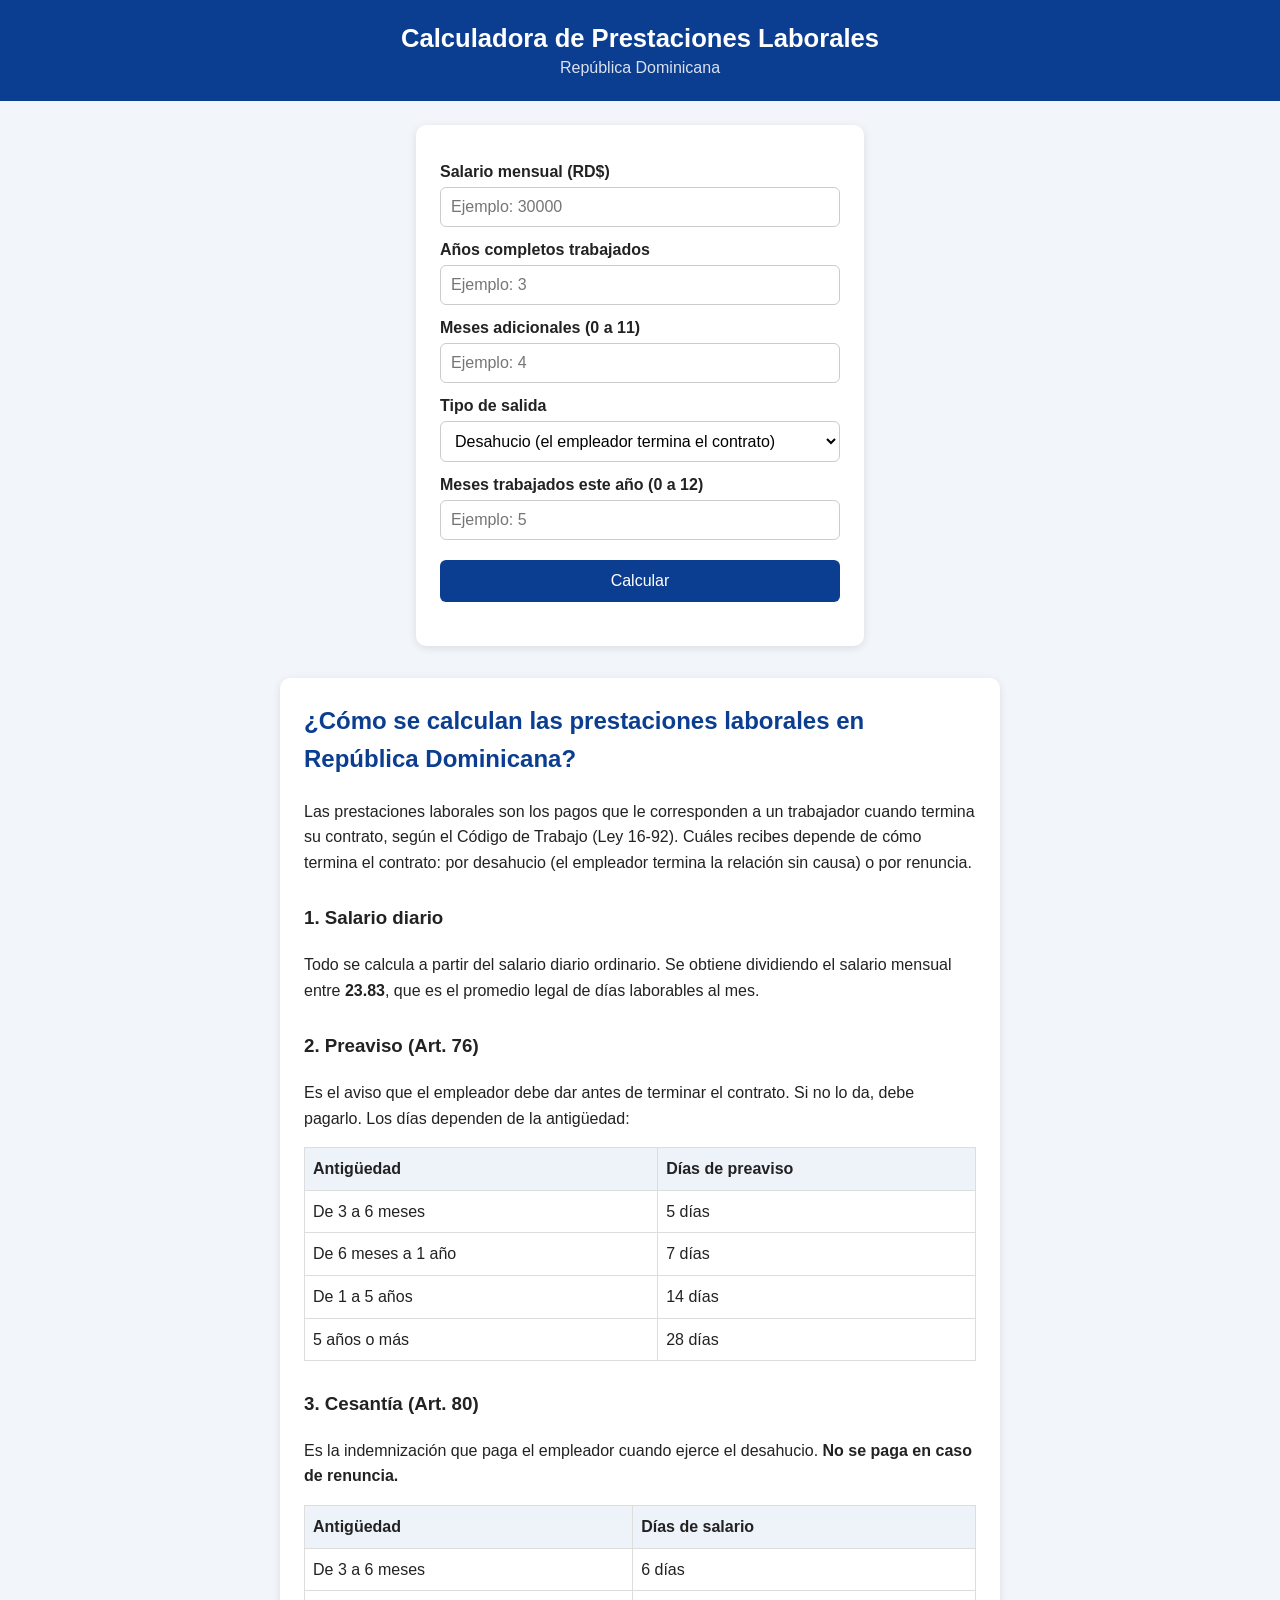
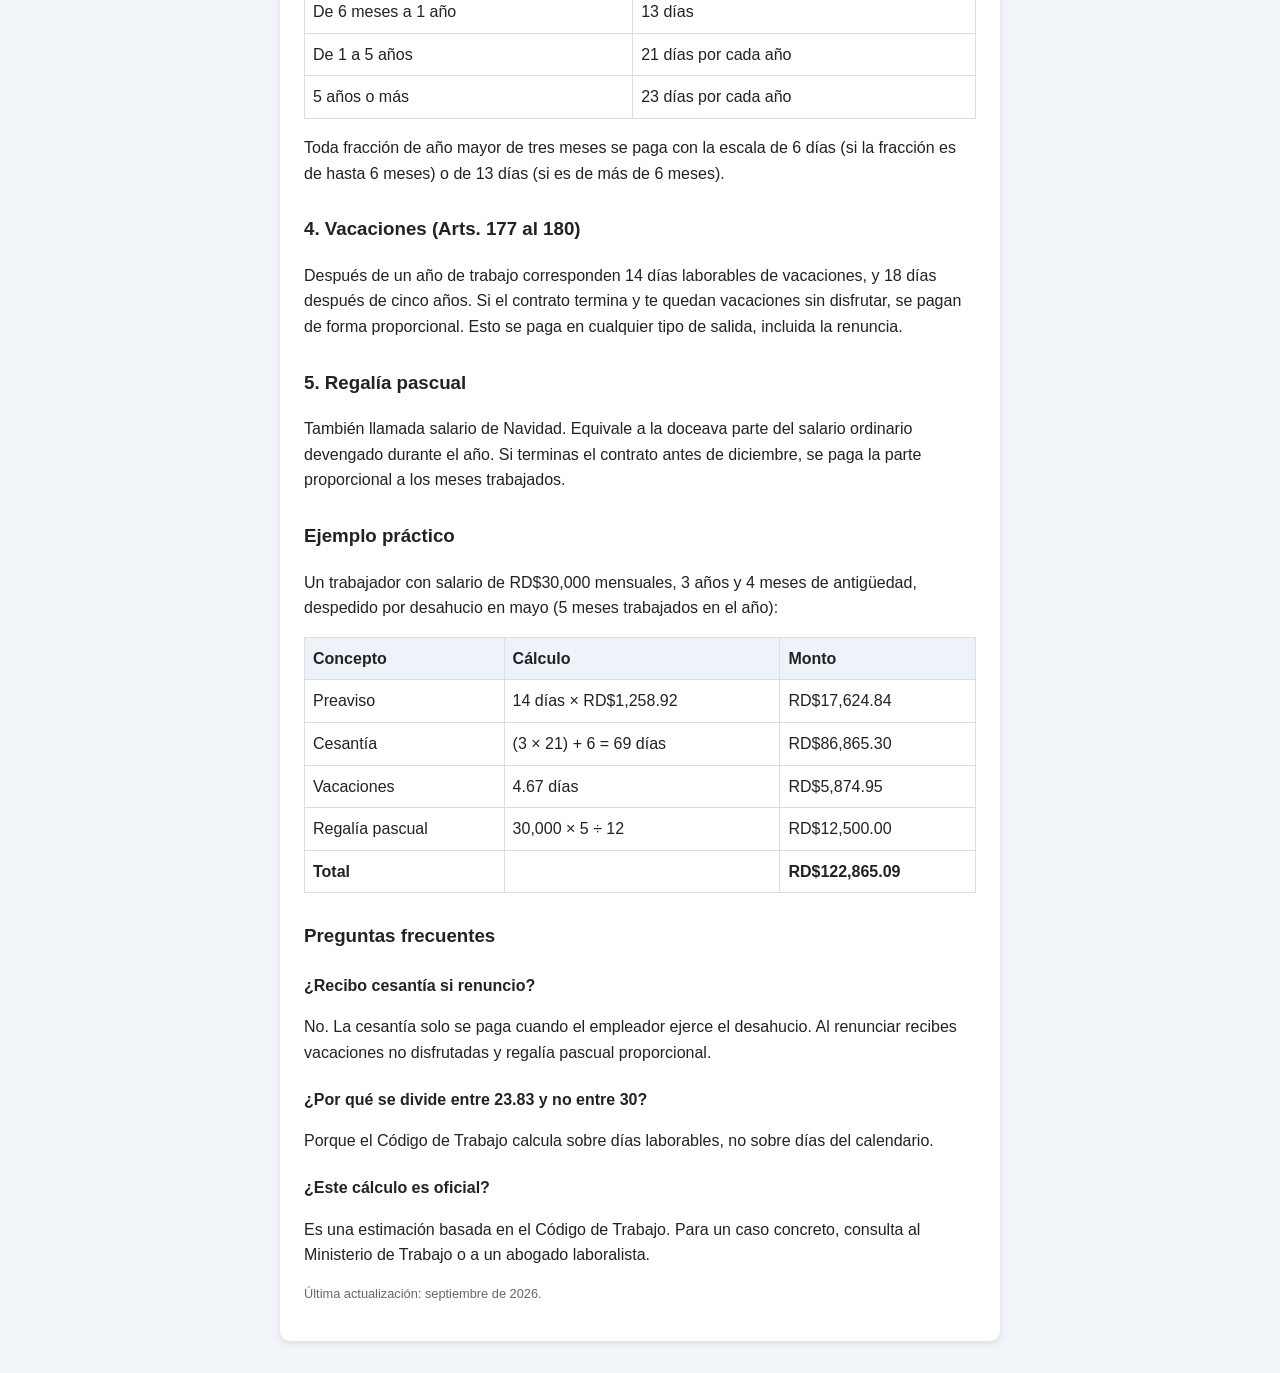
==== index.html @ 43da29e9 "Add files via upload" ====
<!DOCTYPE html>
<html lang="es">
<head>
  <meta charset="UTF-8">
  <meta name="viewport" content="width=device-width, initial-scale=1.0">
  <title>Calculadora de Prestaciones Laborales República Dominicana</title>
  <link rel="stylesheet" href="estilos.css">
</head>
<body>
  <header>
    <h1>Calculadora de Prestaciones Laborales</h1>
    <p>República Dominicana</p>
  </header>

  <main>
    <section class="calculadora">
      <label for="salario">Salario mensual (RD$)</label>
      <input type="number" id="salario" placeholder="Ejemplo: 30000">

      <label for="anos">Años completos trabajados</label>
      <input type="number" id="anos" placeholder="Ejemplo: 3" min="0">

      <label for="meses">Meses adicionales (0 a 11)</label>
      <input type="number" id="meses" placeholder="Ejemplo: 4" min="0" max="11">

      <label for="tipo">Tipo de salida</label>
      <select id="tipo">
        <option value="desahucio">Desahucio (el empleador termina el contrato)</option>
        <option value="renuncia">Renuncia (el trabajador se va)</option>
      </select>

      <label for="mesesAno">Meses trabajados este año (0 a 12)</label>
      <input type="number" id="mesesAno" placeholder="Ejemplo: 5" min="0" max="12">

      <button onclick="calcular()">Calcular</button>

      <div id="resultado"></div>
    </section>
  </main>
  <article class="guia">
    <h2>¿Cómo se calculan las prestaciones laborales en República Dominicana?</h2>
    <p>Las prestaciones laborales son los pagos que le corresponden a un trabajador cuando termina su contrato, según el Código de Trabajo (Ley 16-92). Cuáles recibes depende de cómo termina el contrato: por desahucio (el empleador termina la relación sin causa) o por renuncia.</p>

    <h3>1. Salario diario</h3>
    <p>Todo se calcula a partir del salario diario ordinario. Se obtiene dividiendo el salario mensual entre <strong>23.83</strong>, que es el promedio legal de días laborables al mes.</p>

    <h3>2. Preaviso (Art. 76)</h3>
    <p>Es el aviso que el empleador debe dar antes de terminar el contrato. Si no lo da, debe pagarlo. Los días dependen de la antigüedad:</p>
    <table>
      <tr><th>Antigüedad</th><th>Días de preaviso</th></tr>
      <tr><td>De 3 a 6 meses</td><td>5 días</td></tr>
      <tr><td>De 6 meses a 1 año</td><td>7 días</td></tr>
      <tr><td>De 1 a 5 años</td><td>14 días</td></tr>
      <tr><td>5 años o más</td><td>28 días</td></tr>
    </table>

    <h3>3. Cesantía (Art. 80)</h3>
    <p>Es la indemnización que paga el empleador cuando ejerce el desahucio. <strong>No se paga en caso de renuncia.</strong></p>
    <table>
      <tr><th>Antigüedad</th><th>Días de salario</th></tr>
      <tr><td>De 3 a 6 meses</td><td>6 días</td></tr>
      <tr><td>De 6 meses a 1 año</td><td>13 días</td></tr>
      <tr><td>De 1 a 5 años</td><td>21 días por cada año</td></tr>
      <tr><td>5 años o más</td><td>23 días por cada año</td></tr>
    </table>
    <p>Toda fracción de año mayor de tres meses se paga con la escala de 6 días (si la fracción es de hasta 6 meses) o de 13 días (si es de más de 6 meses).</p>

    <h3>4. Vacaciones (Arts. 177 al 180)</h3>
    <p>Después de un año de trabajo corresponden 14 días laborables de vacaciones, y 18 días después de cinco años. Si el contrato termina y te quedan vacaciones sin disfrutar, se pagan de forma proporcional. Esto se paga en cualquier tipo de salida, incluida la renuncia.</p>

    <h3>5. Regalía pascual</h3>
    <p>También llamada salario de Navidad. Equivale a la doceava parte del salario ordinario devengado durante el año. Si terminas el contrato antes de diciembre, se paga la parte proporcional a los meses trabajados.</p>

    <h3>Ejemplo práctico</h3>
    <p>Un trabajador con salario de RD$30,000 mensuales, 3 años y 4 meses de antigüedad, despedido por desahucio en mayo (5 meses trabajados en el año):</p>
    <table>
      <tr><th>Concepto</th><th>Cálculo</th><th>Monto</th></tr>
      <tr><td>Preaviso</td><td>14 días × RD$1,258.92</td><td>RD$17,624.84</td></tr>
      <tr><td>Cesantía</td><td>(3 × 21) + 6 = 69 días</td><td>RD$86,865.30</td></tr>
      <tr><td>Vacaciones</td><td>4.67 días</td><td>RD$5,874.95</td></tr>
      <tr><td>Regalía pascual</td><td>30,000 × 5 ÷ 12</td><td>RD$12,500.00</td></tr>
      <tr><td><strong>Total</strong></td><td></td><td><strong>RD$122,865.09</strong></td></tr>
    </table>

    <h3>Preguntas frecuentes</h3>
    <h4>¿Recibo cesantía si renuncio?</h4>
    <p>No. La cesantía solo se paga cuando el empleador ejerce el desahucio. Al renunciar recibes vacaciones no disfrutadas y regalía pascual proporcional.</p>
    <h4>¿Por qué se divide entre 23.83 y no entre 30?</h4>
    <p>Porque el Código de Trabajo calcula sobre días laborables, no sobre días del calendario.</p>
    <h4>¿Este cálculo es oficial?</h4>
    <p>Es una estimación basada en el Código de Trabajo. Para un caso concreto, consulta al Ministerio de Trabajo o a un abogado laboralista.</p>

    <p class="aviso">Última actualización: septiembre de 2026.</p>
  </article>
  <script src="calculadora.js"></script>
</body>
</html>
---- estilos.css ----
* { box-sizing: border-box; }

body {
  font-family: Arial, sans-serif;
  background: #f2f5f9;
  margin: 0;
  color: #222;
}

header {
  background: #0b3d91;
  color: white;
  text-align: center;
  padding: 24px 16px;
}

header h1 { margin: 0 0 6px; font-size: 1.6rem; }
header p { margin: 0; opacity: 0.85; }

main { max-width: 480px; margin: 24px auto; padding: 0 16px; }

.calculadora {
  background: white;
  padding: 24px;
  border-radius: 10px;
  box-shadow: 0 2px 8px rgba(0, 0, 0, 0.1);
}

label { display: block; margin: 14px 0 6px; font-weight: bold; }

input {
  width: 100%;
  padding: 10px;
  font-size: 1rem;
  border: 1px solid #ccc;
  border-radius: 6px;
}

button {
  width: 100%;
  margin-top: 20px;
  padding: 12px;
  font-size: 1rem;
  background: #0b3d91;
  color: white;
  border: none;
  border-radius: 6px;
  cursor: pointer;
}

button:hover { background: #082c69; }

#resultado { margin-top: 20px; }

.fila {
  display: flex;
  justify-content: space-between;
  padding: 8px 0;
  border-bottom: 1px solid #eee;
}

.total {
  font-weight: bold;
  font-size: 1.1rem;
  border-bottom: none;
  color: #0b3d91;
}

.aviso { font-size: 0.8rem; color: #666; margin-top: 12px; }
select {
  width: 100%;
  padding: 10px;
  font-size: 1rem;
  border: 1px solid #ccc;
  border-radius: 6px;
  background: white;
}
.guia {
  max-width: 720px;
  margin: 32px auto;
  padding: 24px;
  background: white;
  border-radius: 10px;
  box-shadow: 0 2px 8px rgba(0, 0, 0, 0.1);
  line-height: 1.6;
}

.guia h2 { color: #0b3d91; margin-top: 0; }
.guia h3 { margin-top: 28px; }
.guia h4 { margin-bottom: 4px; }

.guia table {
  width: 100%;
  border-collapse: collapse;
  margin: 12px 0;
}

.guia th, .guia td {
  border: 1px solid #ddd;
  padding: 8px;
  text-align: left;
}

.guia th { background: #eef2f9; }
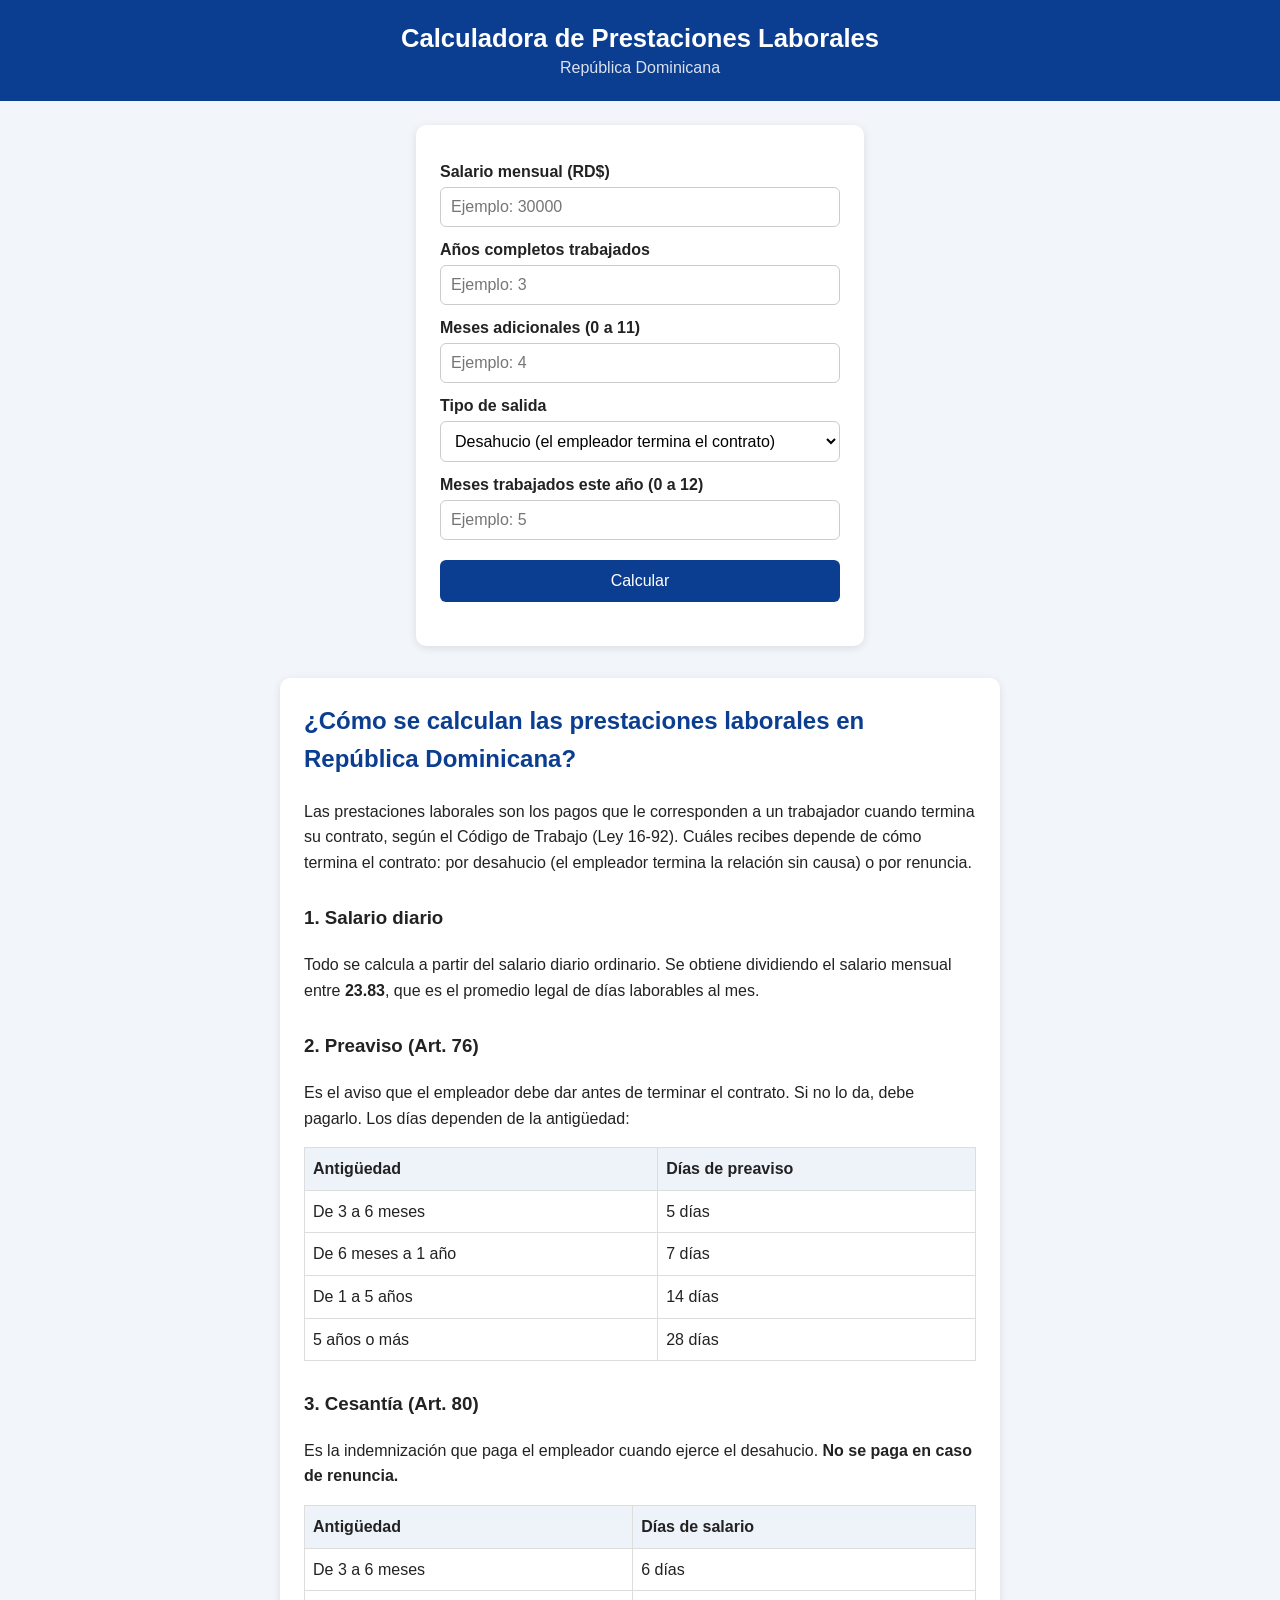
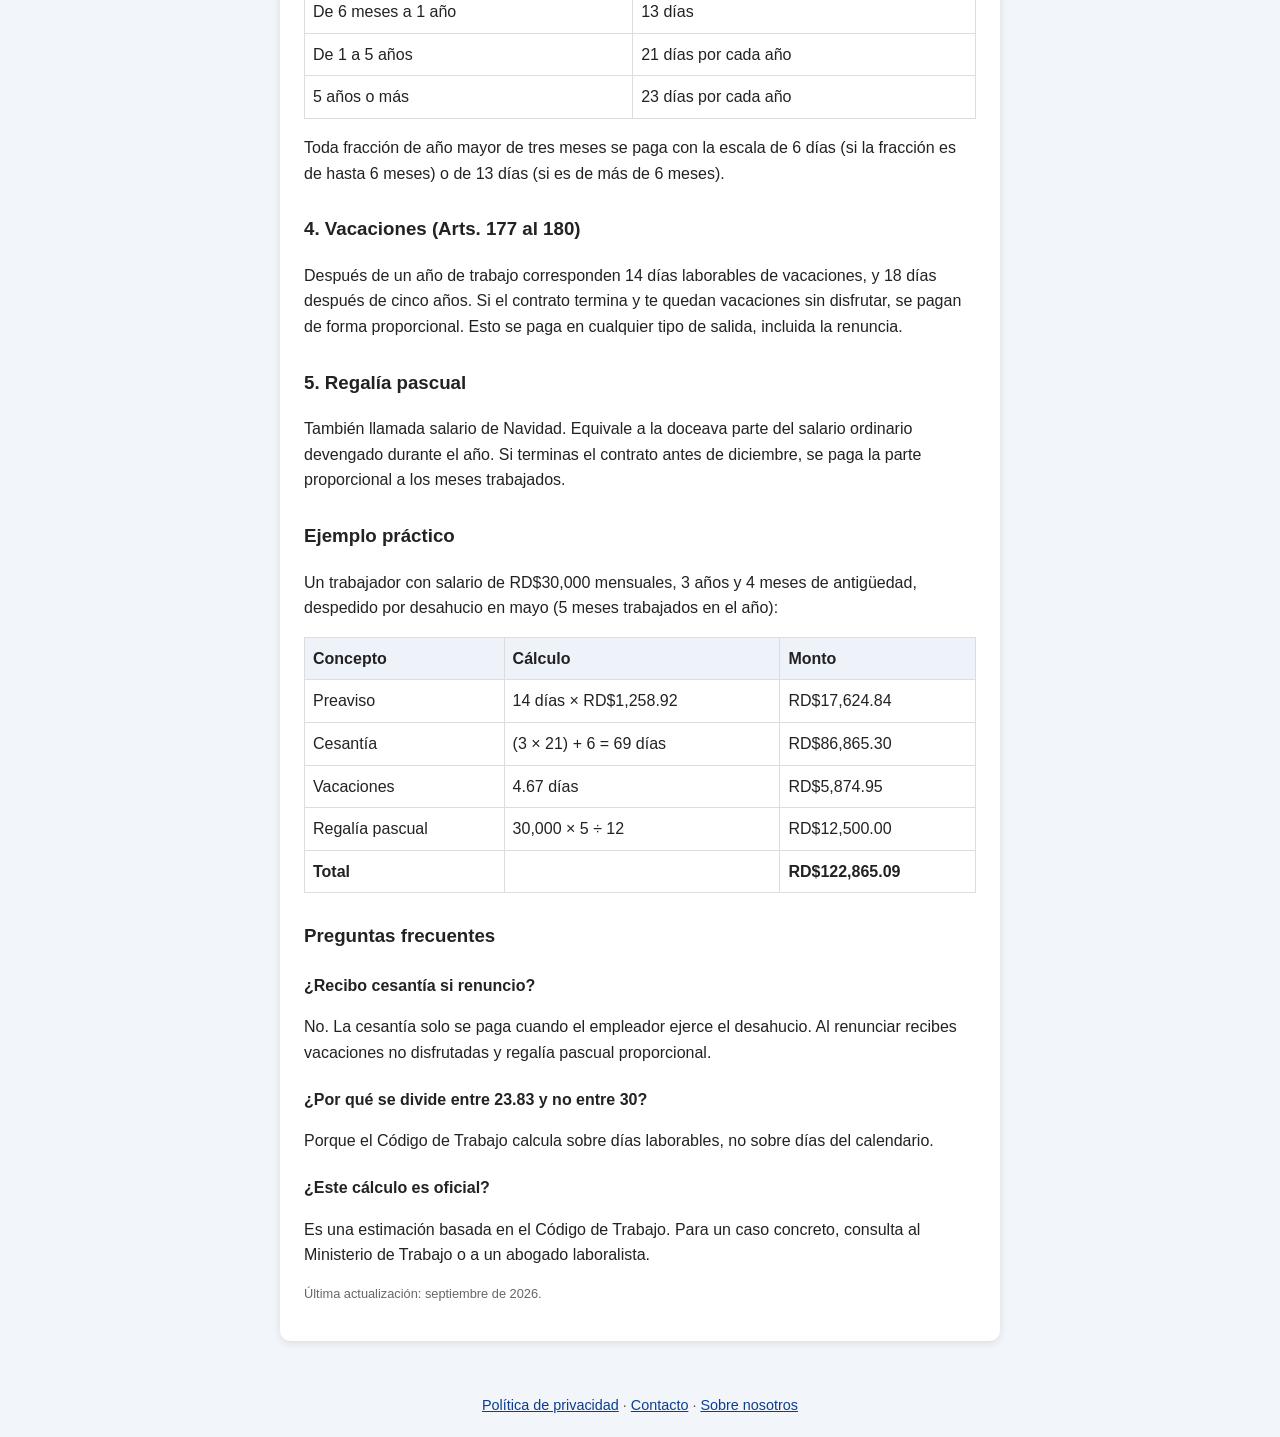
==== commit 8d6098e2: "Add files via upload" ====
--- a/index.html
+++ b/index.html
@@ -92,6 +92,11 @@
 
     <p class="aviso">Última actualización: septiembre de 2026.</p>
   </article>
+    <footer class="pie">
+    <a href="privacidad.html">Política de privacidad</a> ·
+    <a href="contacto.html">Contacto</a> ·
+    <a href="sobre-nosotros.html">Sobre nosotros</a>
+  </footer>
   <script src="calculadora.js"></script>
 </body>
 </html>
--- a/estilos.css
+++ b/estilos.css
@@ -101,4 +101,13 @@
   text-align: left;
 }
 
-.guia th { background: #eef2f9; }+.guia th { background: #eef2f9; }
+.pie {
+  text-align: center;
+  padding: 24px 16px;
+  font-size: 0.9rem;
+  color: #555;
+}
+
+.pie a, .volver { color: #0b3d91; }
+header .volver { color: white; }
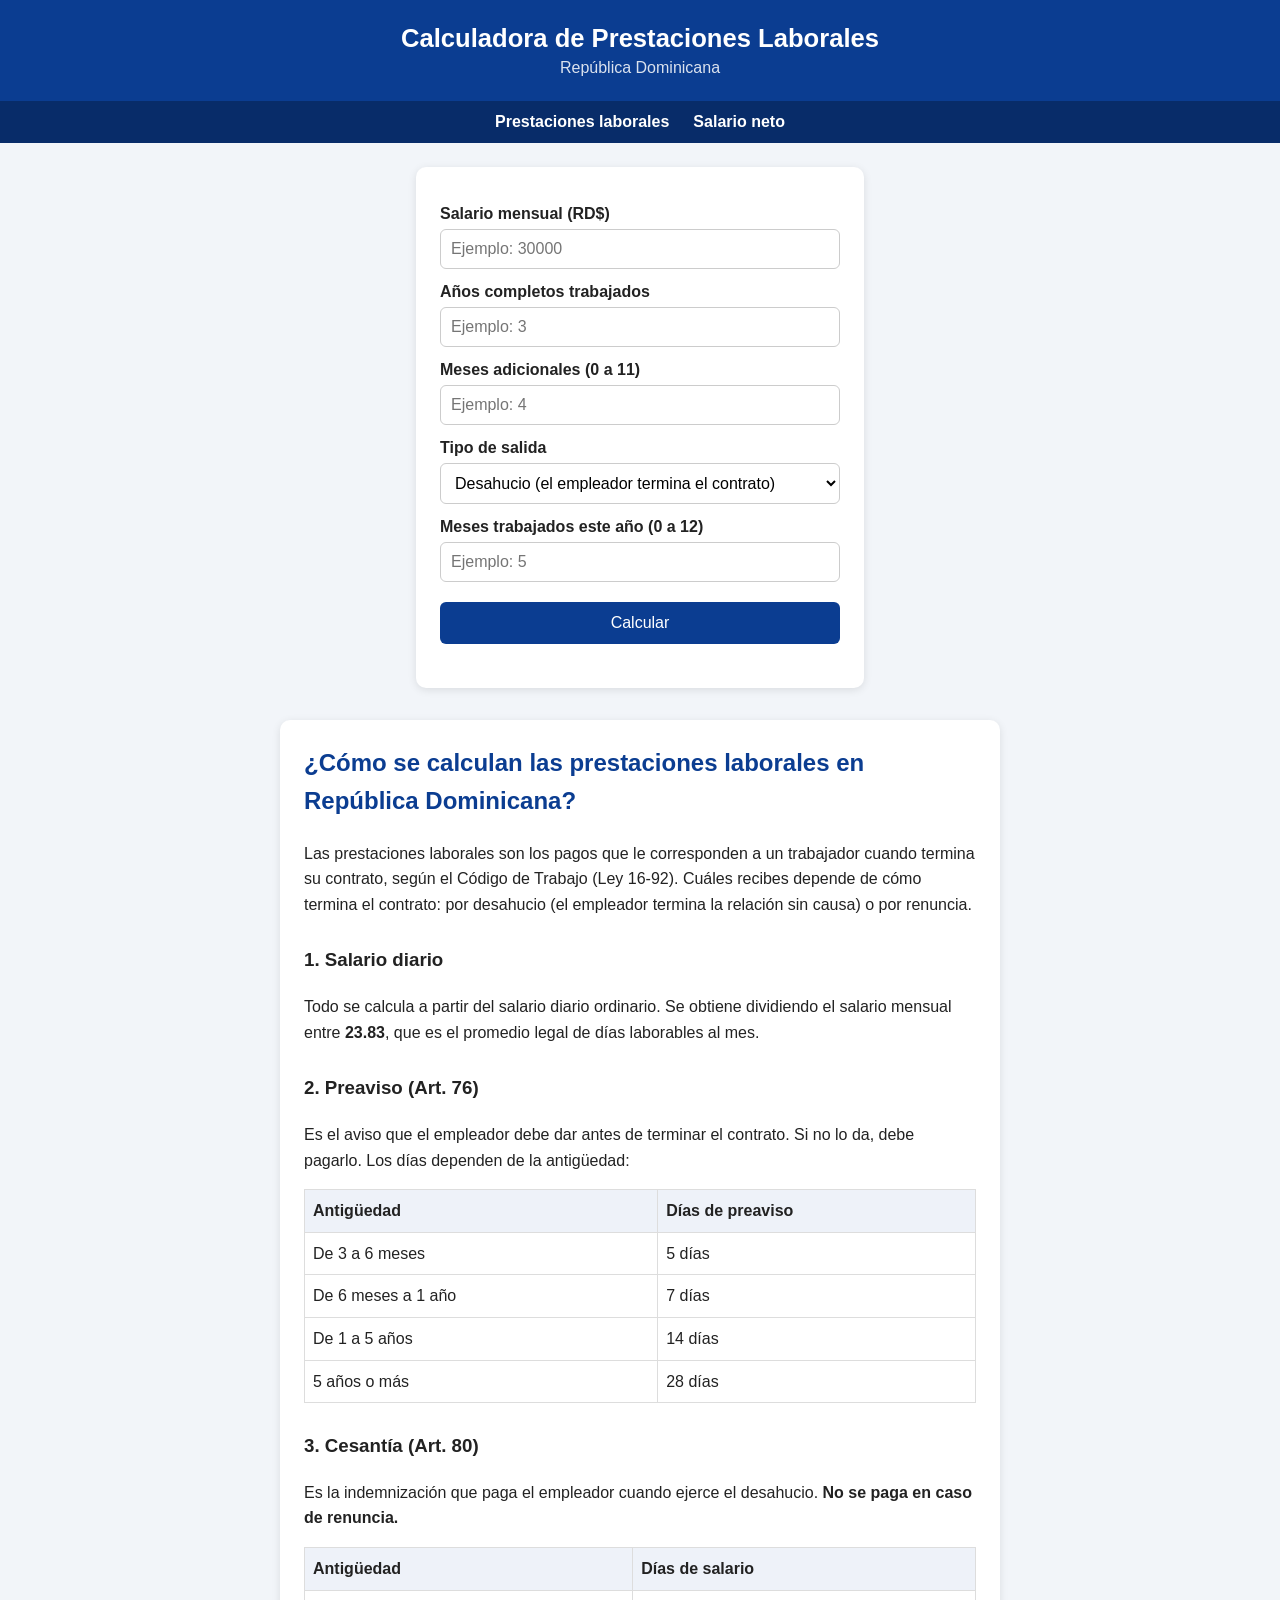
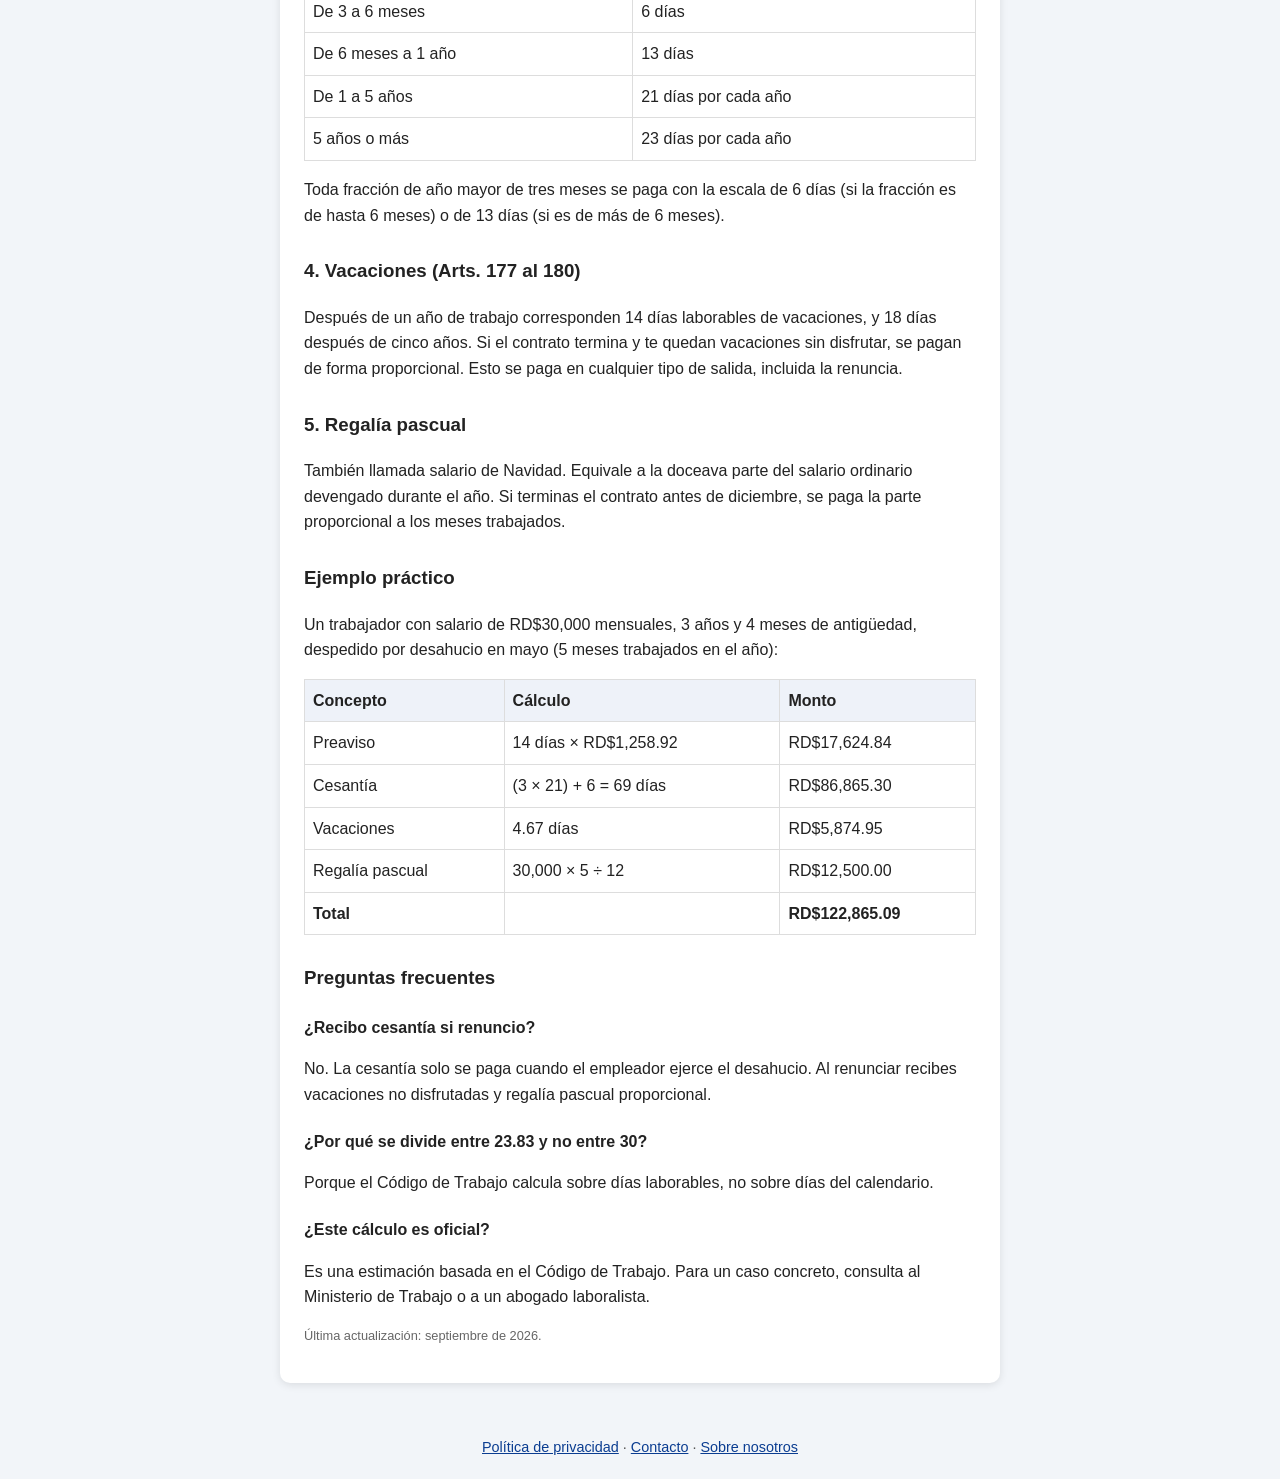
==== commit 6a013a04: "Add files via upload" ====
--- a/index.html
+++ b/index.html
@@ -11,6 +11,10 @@
     <h1>Calculadora de Prestaciones Laborales</h1>
     <p>República Dominicana</p>
   </header>
+    <nav class="menu">
+    <a href="index.html">Prestaciones laborales</a>
+    <a href="salario-neto.html">Salario neto</a>
+  </nav>
 
   <main>
     <section class="calculadora">
--- a/estilos.css
+++ b/estilos.css
@@ -110,4 +110,14 @@
 }
 
 .pie a, .volver { color: #0b3d91; }
-header .volver { color: white; }+header .volver { color: white; }
+.menu {
+  display: flex;
+  justify-content: center;
+  gap: 24px;
+  padding: 12px;
+  background: #082c69;
+}
+
+.menu a { color: white; text-decoration: none; font-weight: bold; }
+.menu a:hover { text-decoration: underline; }
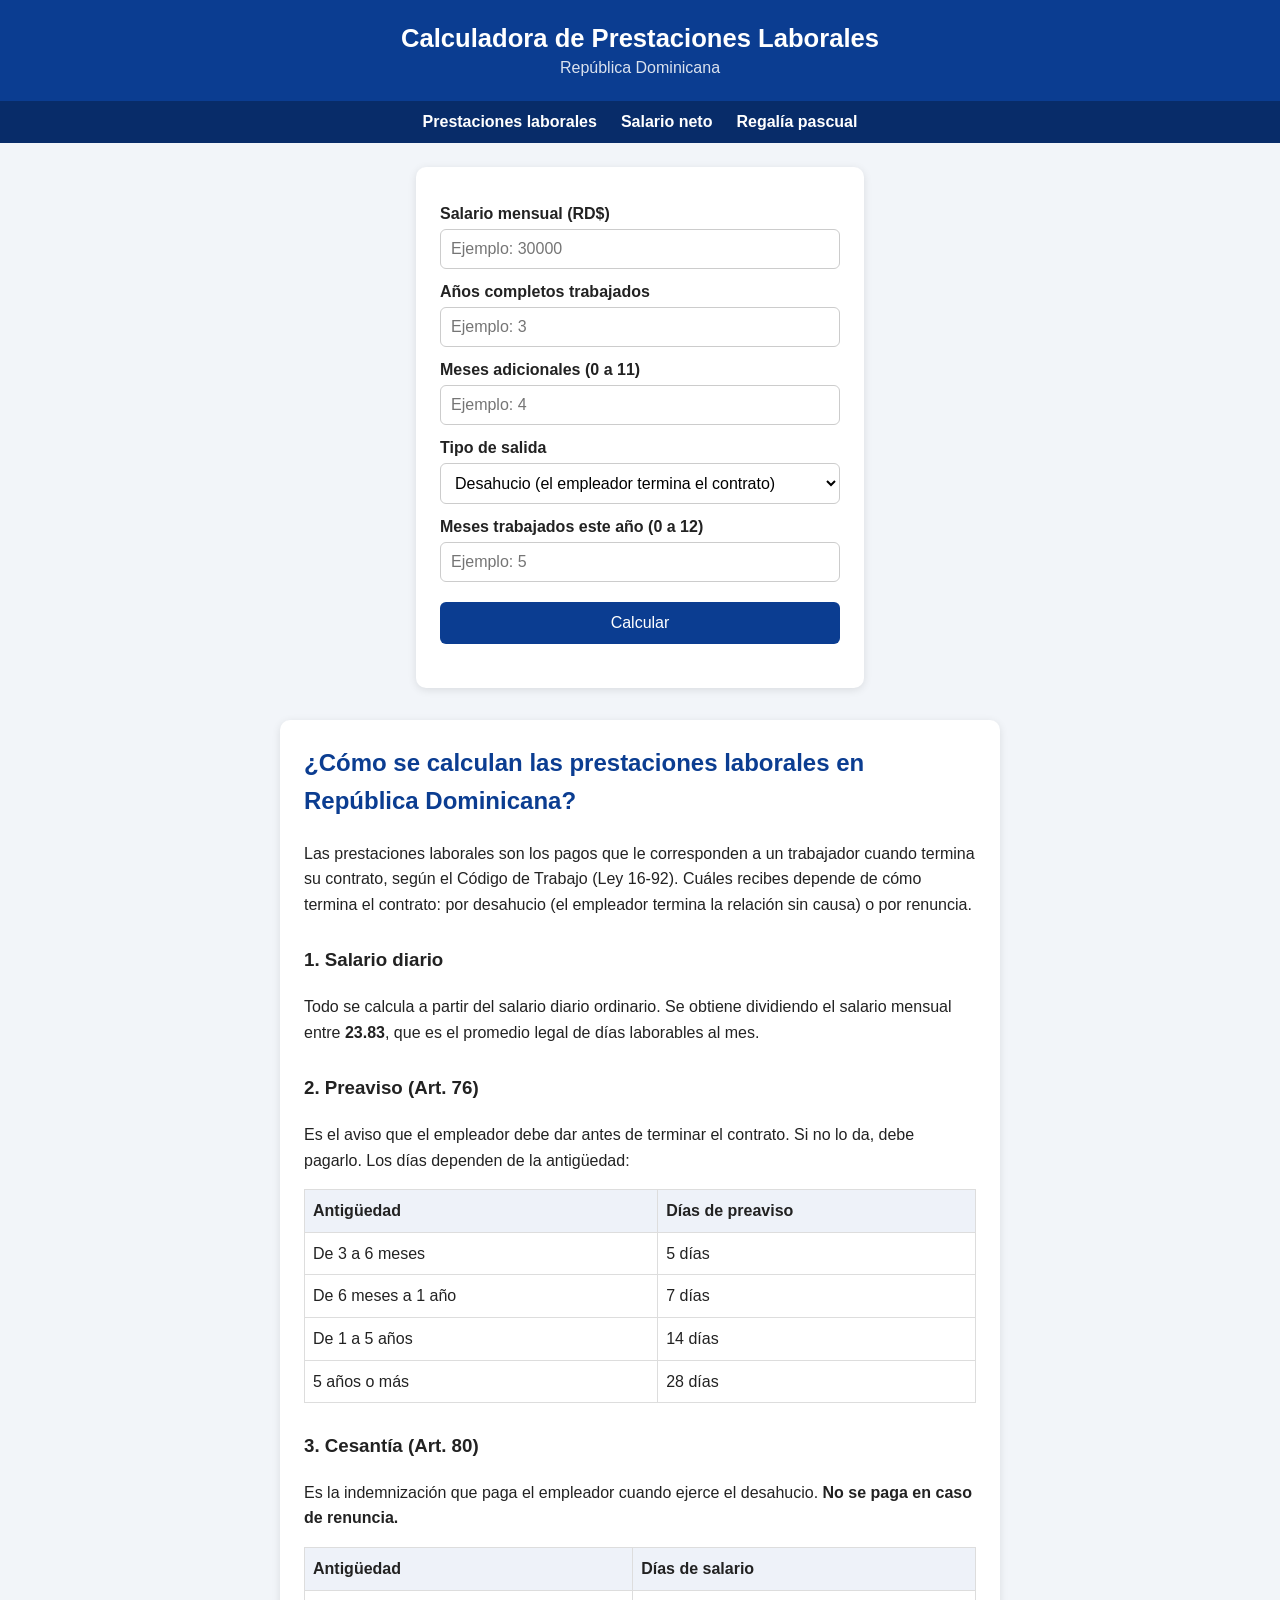
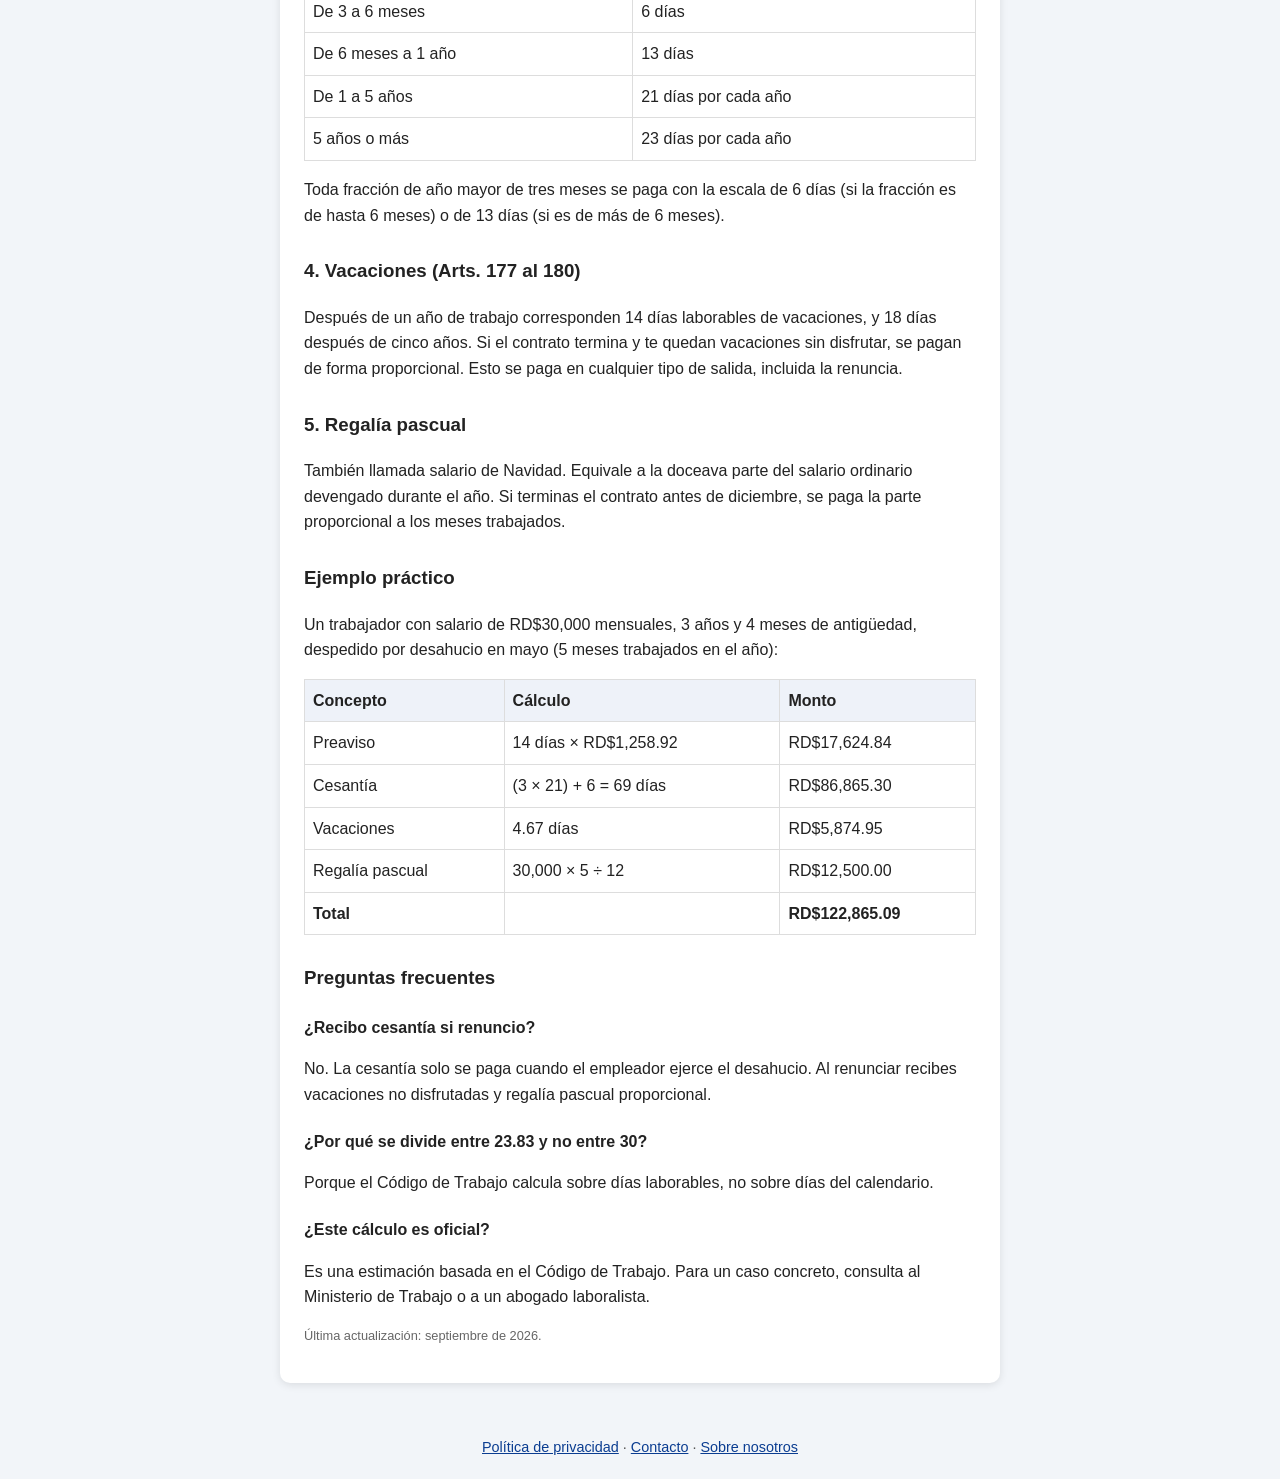
==== commit 98621598: "Add files via upload" ====
--- a/index.html
+++ b/index.html
@@ -14,6 +14,7 @@
     <nav class="menu">
     <a href="index.html">Prestaciones laborales</a>
     <a href="salario-neto.html">Salario neto</a>
+    <a href="regalia-pascual.html">Regalía pascual</a>
   </nav>
 
   <main>
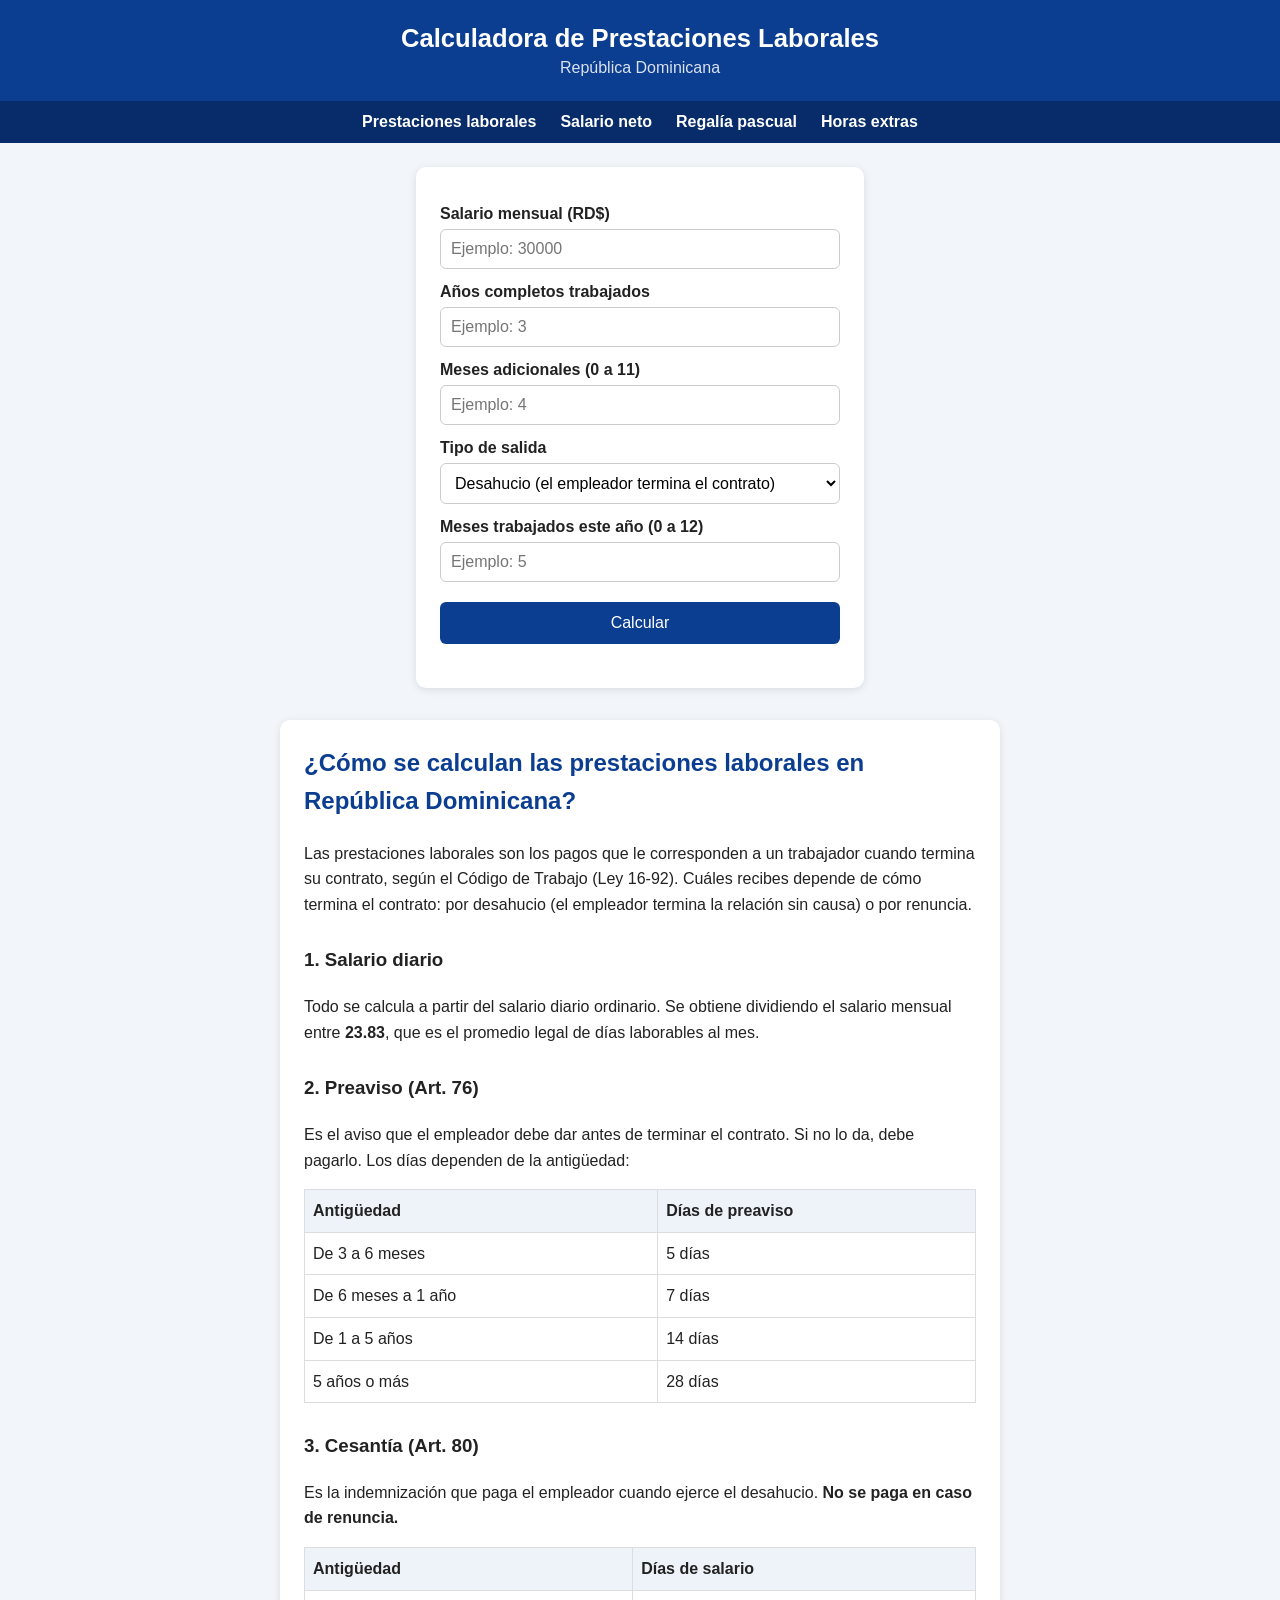
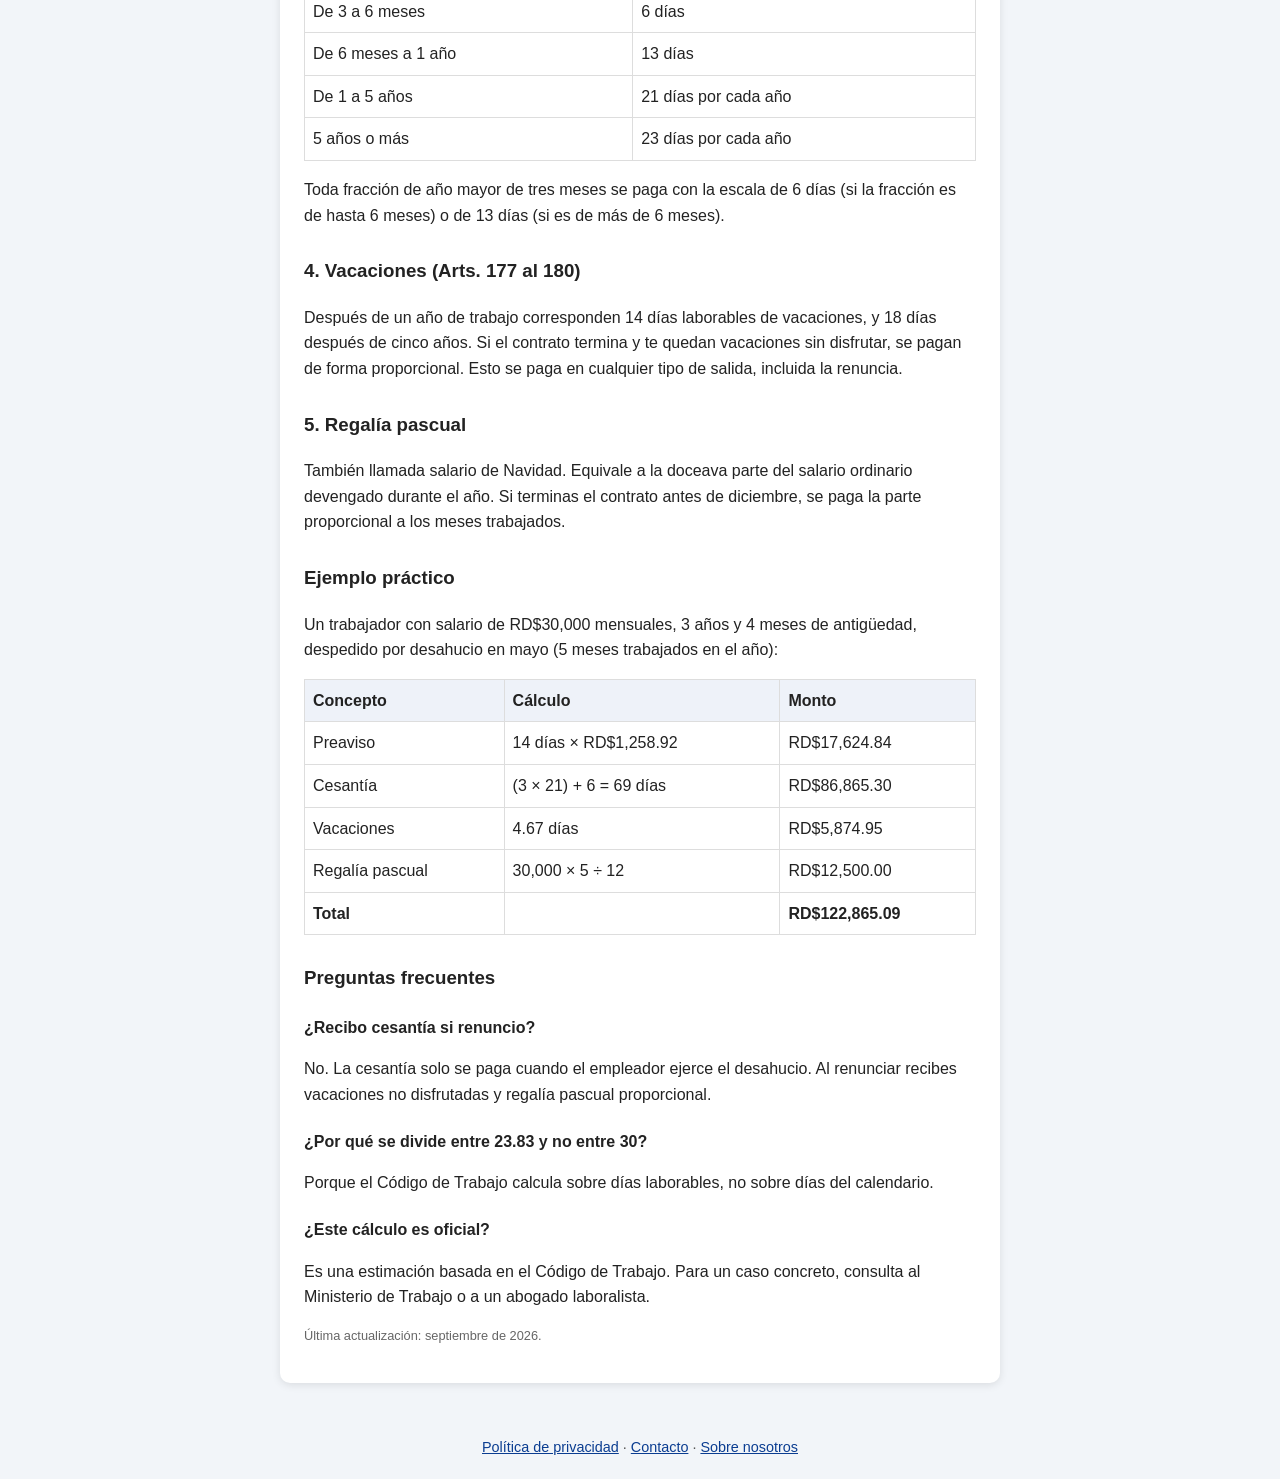
==== commit 0854a7ed: "Add files via upload" ====
--- a/index.html
+++ b/index.html
@@ -15,6 +15,7 @@
     <a href="index.html">Prestaciones laborales</a>
     <a href="salario-neto.html">Salario neto</a>
     <a href="regalia-pascual.html">Regalía pascual</a>
+    <a href="horas-extras.html">Horas extras</a>
   </nav>
 
   <main>
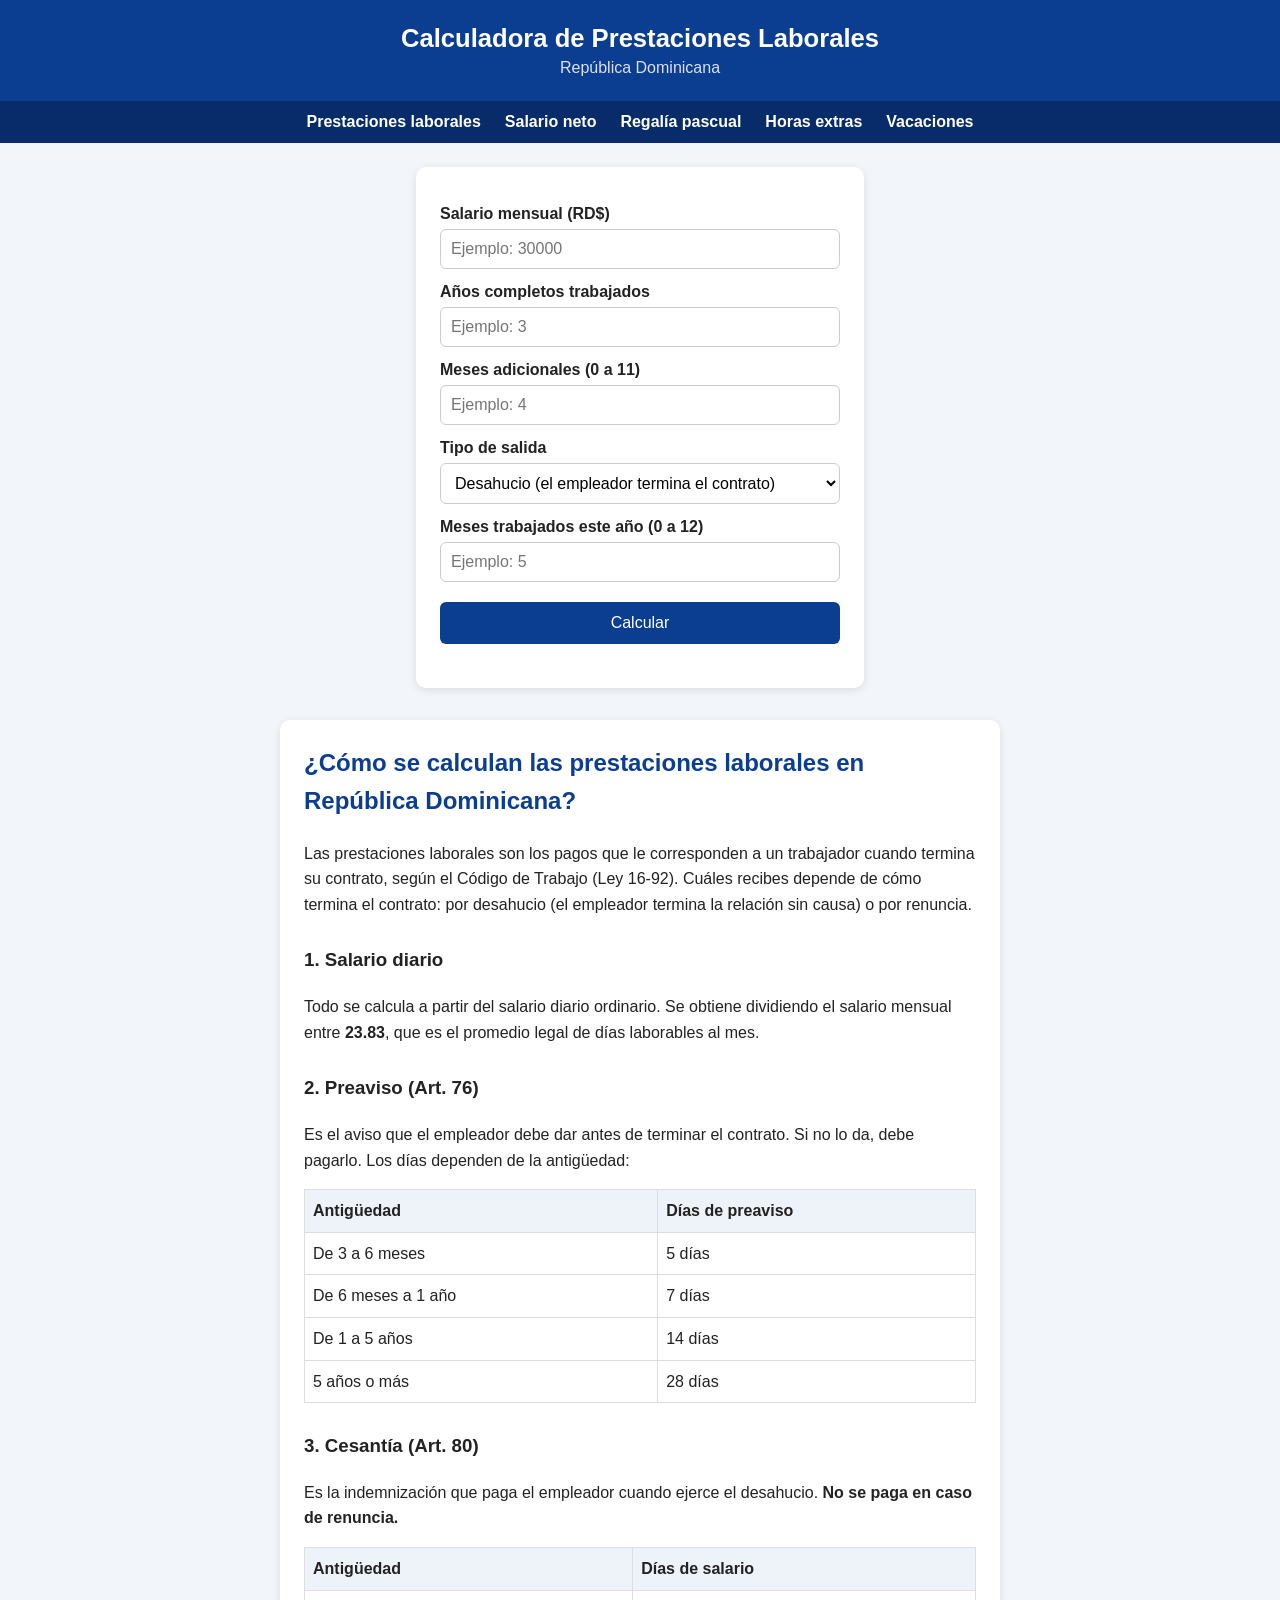
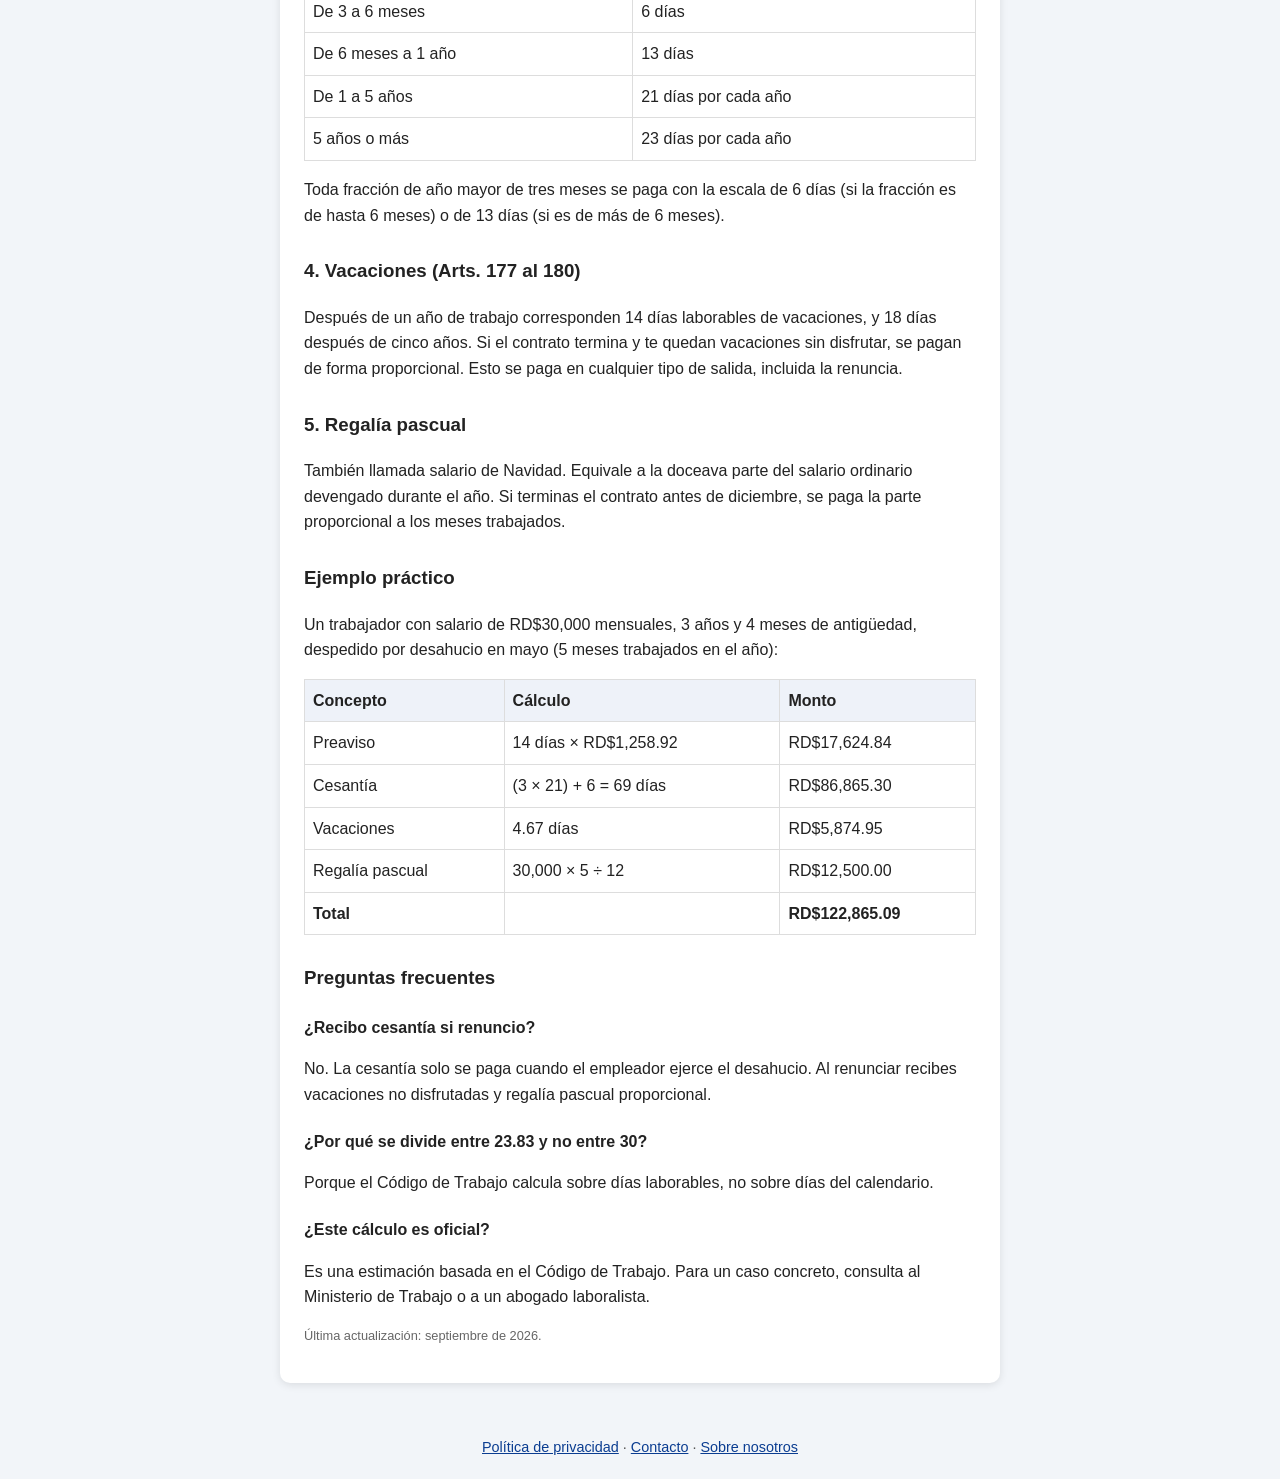
==== commit 666f443d: "Add files via upload" ====
--- a/index.html
+++ b/index.html
@@ -16,6 +16,7 @@
     <a href="salario-neto.html">Salario neto</a>
     <a href="regalia-pascual.html">Regalía pascual</a>
     <a href="horas-extras.html">Horas extras</a>
+    <a href="vacaciones.html">Vacaciones</a>
   </nav>
 
   <main>
